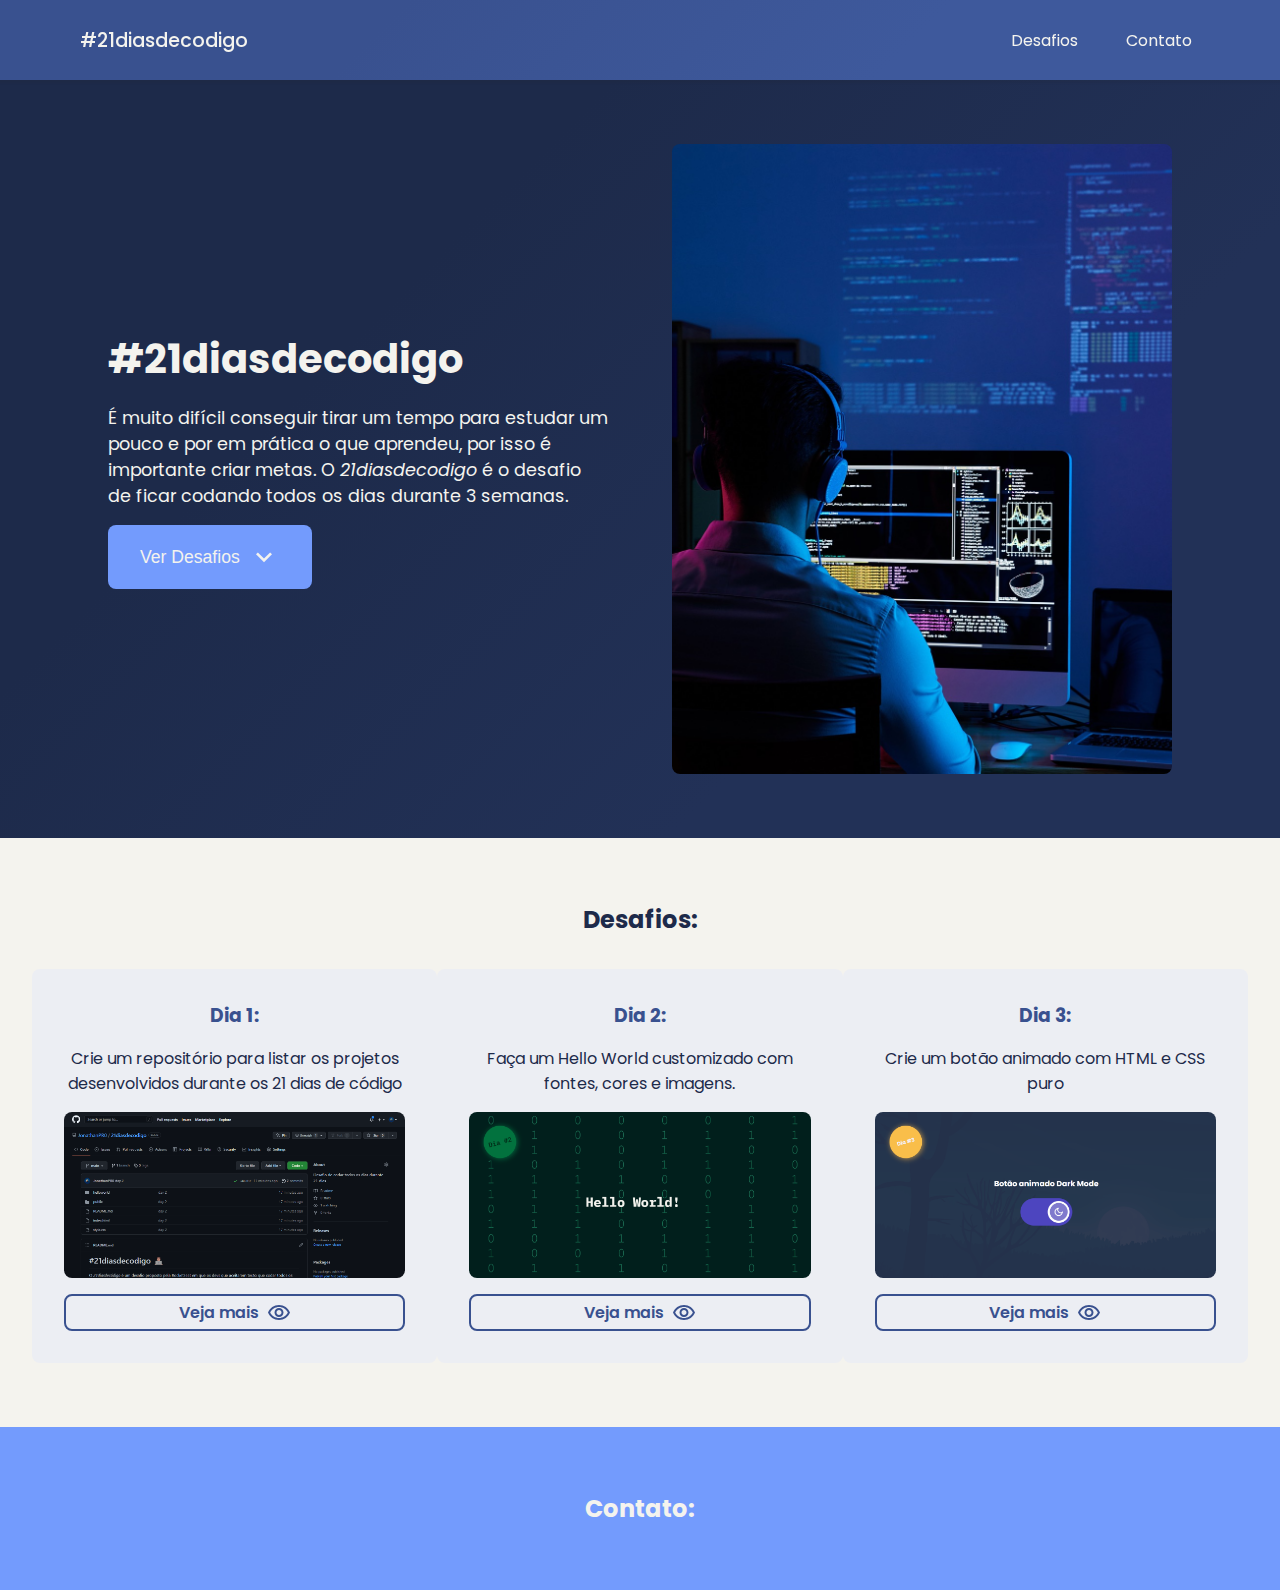
==== index.html @ e3bc886b "Day 3" ====
<!DOCTYPE html>
<html lang="pt-br">

<head>
  <meta charset="UTF-8">
  <meta http-equiv="X-UA-Compatible" content="IE=edge">
  <meta name="viewport" content="width=device-width, initial-scale=1.0">
  <link rel="stylesheet" href="./style.css">
  <link href="https://fonts.googleapis.com/icon?family=Material+Icons" rel="stylesheet">
  <title>#21diasdecodigo</title>
</head>

<body>
  <header>
    <span>#21diasdecodigo</span>
    <ul>
      <li><a href="#challenges">Desafios</a></li>
      <li><a href="#contact">Contato</a></li>
    </ul>
  </header>
  <main>
    <div>
      <h1>
        #21diasdecodigo
      </h1>
      <p>
        É muito difícil conseguir tirar um tempo para estudar um pouco e por em prática o que aprendeu, por isso é importante criar metas. O <em>21diasdecodigo</em> é o desafio de ficar codando todos os dias durante 3 semanas.
      </p>
      <button>
        <a href="#challenges">
          Ver Desafios
          <img src="./public/expand.svg" alt="Clique aqui e conheça os desafios" style="height:32px; width: 32px">
        </a>
      </button>
    </div>
    <img src="./public/programmer.jpg" alt="programador">
  </main>
  <section id="challenges">
    <h2>Desafios:</h2>
    <div id="gridchallenges">
      <div class="challenge">
        <h3>Dia 1:</h3>
        <p>Crie um repositório para listar os projetos desenvolvidos durante os 21 dias de código</p>
        <img src="./public/day1.png" alt="imagem do primeiro desafio">
        <a href="https://github.com/JonathanPR0/21diasdecodigo">
          Veja mais
          <svg xmlns="http://www.w3.org/2000/svg" height="24px" viewBox="0 0 24 24" width="24px" fill="#39518f">
            <path d="M0 0h24v24H0V0z" fill="none" />
            <path d="M12 6c3.79 0 7.17 2.13 8.82 5.5C19.17 14.87 15.79 17 12 17s-7.17-2.13-8.82-5.5C4.83 8.13 8.21 6 12 6m0-2C7 4 2.73 7.11 1 11.5 2.73 15.89 7 19 12 19s9.27-3.11 11-7.5C21.27 7.11 17 4 12 4zm0 5c1.38 0 2.5 1.12 2.5 2.5S13.38 14 12 14s-2.5-1.12-2.5-2.5S10.62 9 12 9m0-2c-2.48 0-4.5 2.02-4.5 4.5S9.52 16 12 16s4.5-2.02 4.5-4.5S14.48 7 12 7z" />
          </svg>
        </a>
      </div>
      <div class="challenge">
        <h3>Dia 2:</h3>
        <p>Faça um Hello World customizado com fontes, cores e imagens.</p>
        <img src="./public/day2.gif" alt="gif do segundo desafio">
        <a href="./helloworld">
          Veja mais
          <svg xmlns="http://www.w3.org/2000/svg" height="24px" viewBox="0 0 24 24" width="24px" fill="#39518f">
            <path d="M0 0h24v24H0V0z" fill="none" />
            <path d="M12 6c3.79 0 7.17 2.13 8.82 5.5C19.17 14.87 15.79 17 12 17s-7.17-2.13-8.82-5.5C4.83 8.13 8.21 6 12 6m0-2C7 4 2.73 7.11 1 11.5 2.73 15.89 7 19 12 19s9.27-3.11 11-7.5C21.27 7.11 17 4 12 4zm0 5c1.38 0 2.5 1.12 2.5 2.5S13.38 14 12 14s-2.5-1.12-2.5-2.5S10.62 9 12 9m0-2c-2.48 0-4.5 2.02-4.5 4.5S9.52 16 12 16s4.5-2.02 4.5-4.5S14.48 7 12 7z" />
          </svg>
        </a>
      </div>
      <div class="challenge">
        <h3>Dia 3:</h3>
        <p>Crie um botão animado com HTML e CSS puro</p>
        <img src="./public/day3.gif" alt="gif do segundo desafio">
        <a href="./button">
          Veja mais
          <svg xmlns="http://www.w3.org/2000/svg" height="24px" viewBox="0 0 24 24" width="24px" fill="#39518f">
            <path d="M0 0h24v24H0V0z" fill="none" />
            <path d="M12 6c3.79 0 7.17 2.13 8.82 5.5C19.17 14.87 15.79 17 12 17s-7.17-2.13-8.82-5.5C4.83 8.13 8.21 6 12 6m0-2C7 4 2.73 7.11 1 11.5 2.73 15.89 7 19 12 19s9.27-3.11 11-7.5C21.27 7.11 17 4 12 4zm0 5c1.38 0 2.5 1.12 2.5 2.5S13.38 14 12 14s-2.5-1.12-2.5-2.5S10.62 9 12 9m0-2c-2.48 0-4.5 2.02-4.5 4.5S9.52 16 12 16s4.5-2.02 4.5-4.5S14.48 7 12 7z" />
          </svg>
        </a>
      </div>
    </div>
  </section>
  <section id="contact">
    <h2>Contato:</h2>

  </section>
</body>

</html>
---- style.css ----
@import url("https://fonts.googleapis.com/css2?family=Poppins:ital,wght@0,400;0,500;0,600;0,700;1,400&display=swap");
* {
  margin: 0;
  padding: 0;
  -webkit-box-sizing: border-box;
          box-sizing: border-box;
}

body {
  font-family: "Poppins", sans-serif;
  overflow-x: hidden;
}

header {
  display: -webkit-box;
  display: -ms-flexbox;
  display: flex;
  -webkit-box-align: center;
      -ms-flex-align: center;
          align-items: center;
  -webkit-box-pack: justify;
      -ms-flex-pack: justify;
          justify-content: space-between;
  width: 100%;
  height: 80px;
  position: fixed;
  top: 0;
  left: 0;
  padding: 16px 80px;
  background-color: #39518f;
  background: linear-gradient(135deg, #39518f 30%, #3e599c 70%);
  -webkit-box-shadow: 0px 1px 2px 2px rgba(36, 36, 36, 0.1);
          box-shadow: 0px 1px 2px 2px rgba(36, 36, 36, 0.1);
}

header span {
  color: #f4f3ee;
  font-size: 1.2rem;
  font-weight: 500;
  cursor: none;
}

header ul {
  display: -webkit-box;
  display: -ms-flexbox;
  display: flex;
  -webkit-box-align: center;
      -ms-flex-align: center;
          align-items: center;
  gap: 32px;
  list-style: none;
}

header ul li a {
  cursor: pointer;
  text-decoration: none;
  font-size: 1rem;
  color: #f4f3ee;
  padding: 8px;
  -webkit-transition: ease-in-out 0.5s;
  transition: ease-in-out 0.5s;
}

header ul li a:hover {
  color: #e9e6d8;
}

main,
section {
  display: -webkit-box;
  display: -ms-flexbox;
  display: flex;
  -webkit-box-align: center;
      -ms-flex-align: center;
          align-items: center;
  -webkit-box-pack: center;
      -ms-flex-pack: center;
          justify-content: center;
  padding: 64px 32px;
}

main {
  gap: 64px;
  background-color: #1d2a4a;
  background: linear-gradient(135deg, #1d2a4a 30%, #223157 70%);
  width: 100%;
  height: 100%;
  margin-top: 80px;
  color: #f4f3ee;
}

main img {
  width: 100%;
  height: 70vh;
  max-width: 500px;
  -o-object-fit: cover;
     object-fit: cover;
  border: none;
  border-radius: 8px;
}

main h1 {
  font-size: 2.5rem;
  font-weight: 700;
  cursor: none;
  color: #f4f3ee;
}

main p {
  font-size: 1.1rem;
  font-weight: 400;
  margin: 16px auto;
  max-width: 500px;
}

main button {
  border: none;
  border-radius: 8px;
  padding: 16px 32px;
  background-color: #739bfd;
  font-size: 1.1rem;
  font-weight: 500;
  -webkit-transition: ease-in-out 0.5s;
  transition: ease-in-out 0.5s;
}

main button a {
  display: -webkit-box;
  display: -ms-flexbox;
  display: flex;
  -webkit-box-align: center;
      -ms-flex-align: center;
          align-items: center;
  -webkit-box-pack: center;
      -ms-flex-pack: center;
          justify-content: center;
  gap: 8px;
  color: #f4f3ee;
  cursor: pointer;
  text-decoration: none;
}

main button:hover {
  background-color: #8cacfe;
}

section#challenges {
  -webkit-box-orient: vertical;
  -webkit-box-direction: normal;
      -ms-flex-direction: column;
          flex-direction: column;
  background-color: #f4f3ee;
  color: #1d2a4a;
  gap: 32px;
}

section#challenges div#gridchallenges {
  display: -ms-grid;
  display: grid;
  -ms-grid-columns: 1fr 1fr 1fr;
      grid-template-columns: 1fr 1fr 1fr;
}

section#challenges div.challenge {
  display: -webkit-box;
  display: -ms-flexbox;
  display: flex;
  -webkit-box-align: center;
      -ms-flex-align: center;
          align-items: center;
  -webkit-box-pack: justify;
      -ms-flex-pack: justify;
          justify-content: space-between;
  -webkit-box-orient: vertical;
  -webkit-box-direction: normal;
      -ms-flex-direction: column;
          flex-direction: column;
  gap: 16px;
  text-align: center;
  width: 100%;
  height: 100%;
  padding: 32px;
  border-radius: 8px;
  background-color: #eceef3;
}

section#challenges div.challenge h3 {
  color: #39518f;
}

section#challenges div.challenge img {
  width: 100%;
  height: 100%;
  -o-object-fit: cover;
     object-fit: cover;
  border: none;
  border-radius: 8px;
}

section#challenges div.challenge a {
  display: -webkit-box;
  display: -ms-flexbox;
  display: flex;
  -webkit-box-align: center;
      -ms-flex-align: center;
          align-items: center;
  -webkit-box-pack: center;
      -ms-flex-pack: center;
          justify-content: center;
  gap: 8px;
  font-weight: 600;
  color: #39518f;
  width: 100%;
  border: 2px solid #39518f;
  border-radius: 8px;
  padding: 4px;
  text-decoration: none;
  -webkit-transition: ease-in-out 0.5s;
  transition: ease-in-out 0.5s;
}

section#challenges div.challenge a:hover {
  color: #455fa1;
  border-color: #455fa1;
}

section#challenges div.challenge a:hover svg {
  fill: #455fa1;
}

section#contact {
  background-color: #739bfd;
  color: #f4f3ee;
}
/*# sourceMappingURL=style.css.map */
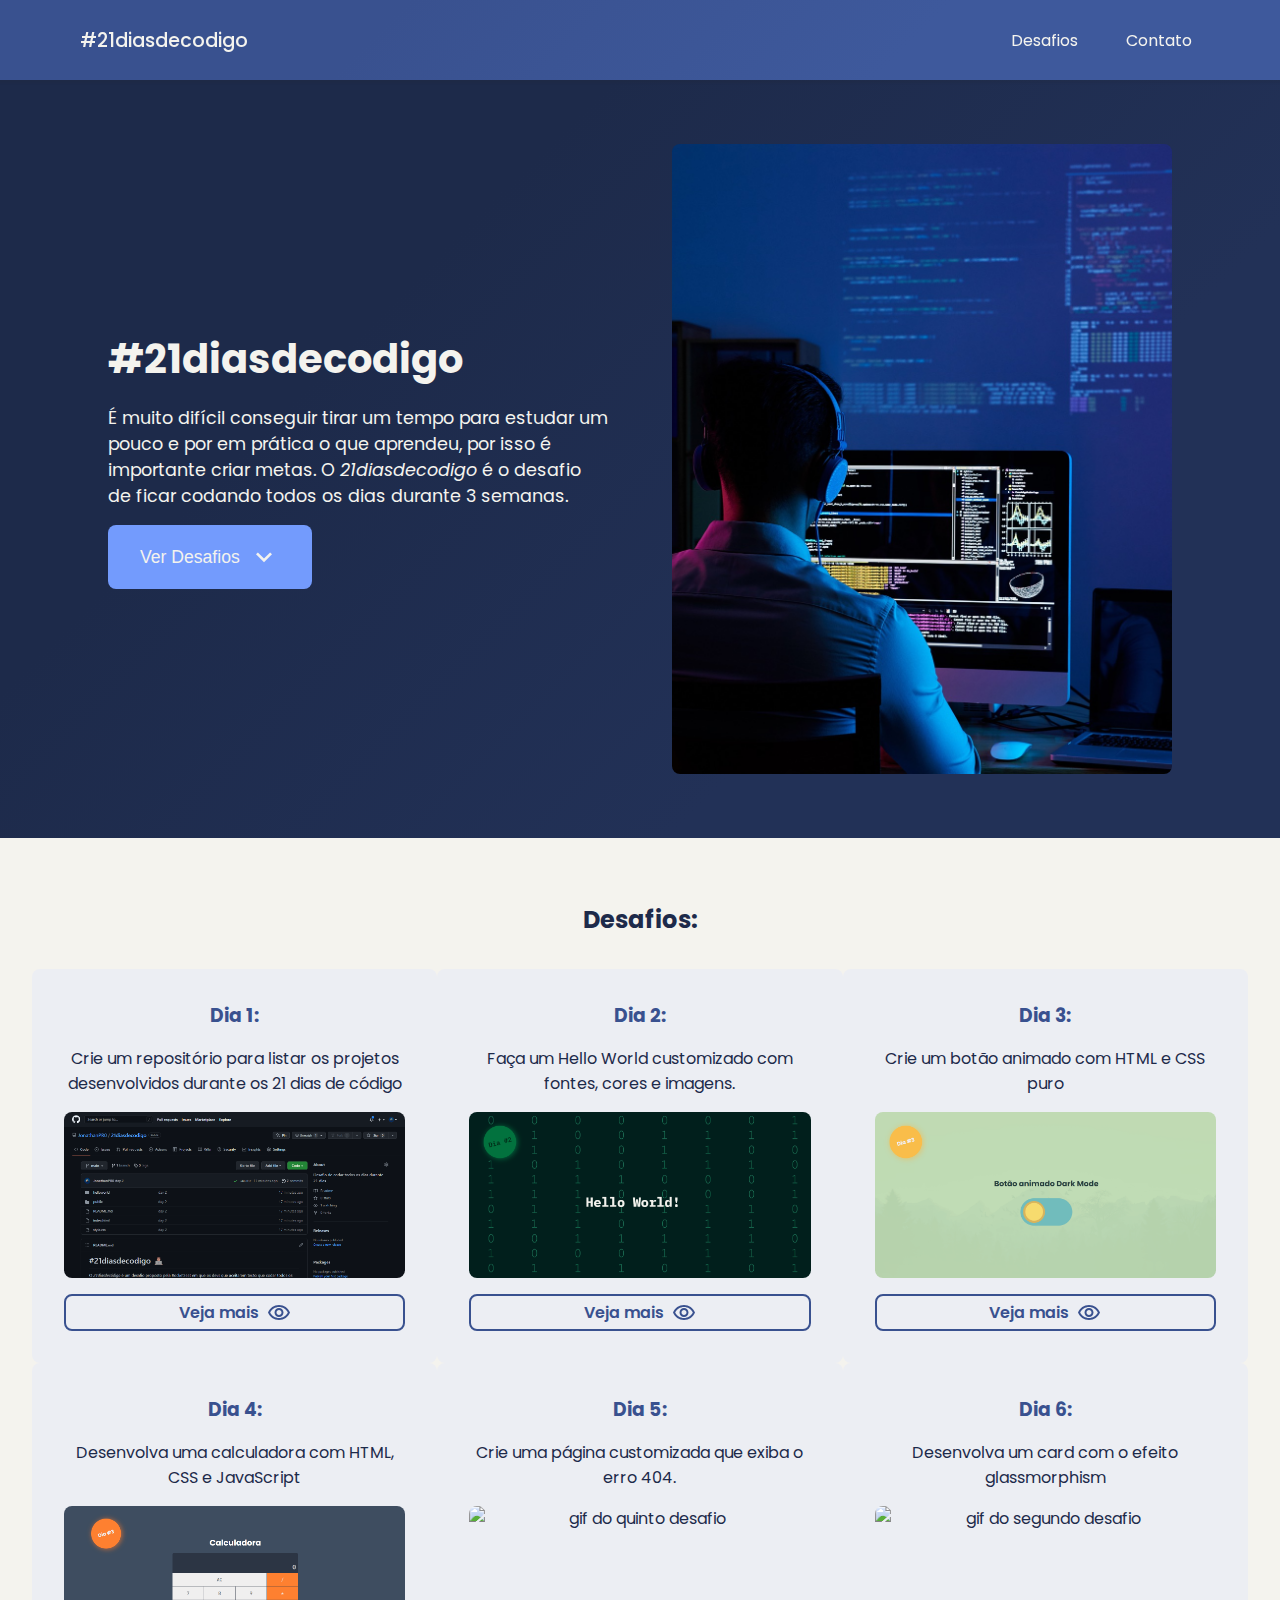
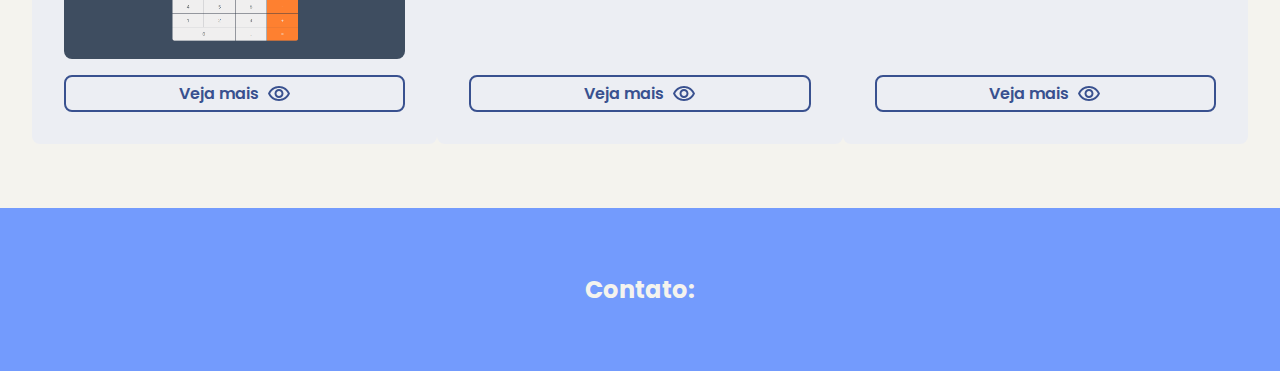
==== commit 48a407de: "day 4" ====
--- a/index.html
+++ b/index.html
@@ -65,8 +65,44 @@
       <div class="challenge">
         <h3>Dia 3:</h3>
         <p>Crie um botão animado com HTML e CSS puro</p>
-        <img src="./public/day3.gif" alt="gif do segundo desafio">
+        <img src="./public/day3.gif" alt="gif do terceiro desafio">
         <a href="./button">
+          Veja mais
+          <svg xmlns="http://www.w3.org/2000/svg" height="24px" viewBox="0 0 24 24" width="24px" fill="#39518f">
+            <path d="M0 0h24v24H0V0z" fill="none" />
+            <path d="M12 6c3.79 0 7.17 2.13 8.82 5.5C19.17 14.87 15.79 17 12 17s-7.17-2.13-8.82-5.5C4.83 8.13 8.21 6 12 6m0-2C7 4 2.73 7.11 1 11.5 2.73 15.89 7 19 12 19s9.27-3.11 11-7.5C21.27 7.11 17 4 12 4zm0 5c1.38 0 2.5 1.12 2.5 2.5S13.38 14 12 14s-2.5-1.12-2.5-2.5S10.62 9 12 9m0-2c-2.48 0-4.5 2.02-4.5 4.5S9.52 16 12 16s4.5-2.02 4.5-4.5S14.48 7 12 7z" />
+          </svg>
+        </a>
+      </div>
+      <div class="challenge">
+        <h3>Dia 4:</h3>
+        <p>Desenvolva uma calculadora com HTML, CSS e JavaScript</p>
+        <img src="./public/day4.gif" alt="gif do quarto desafio">
+        <a href="./calculator">
+          Veja mais
+          <svg xmlns="http://www.w3.org/2000/svg" height="24px" viewBox="0 0 24 24" width="24px" fill="#39518f">
+            <path d="M0 0h24v24H0V0z" fill="none" />
+            <path d="M12 6c3.79 0 7.17 2.13 8.82 5.5C19.17 14.87 15.79 17 12 17s-7.17-2.13-8.82-5.5C4.83 8.13 8.21 6 12 6m0-2C7 4 2.73 7.11 1 11.5 2.73 15.89 7 19 12 19s9.27-3.11 11-7.5C21.27 7.11 17 4 12 4zm0 5c1.38 0 2.5 1.12 2.5 2.5S13.38 14 12 14s-2.5-1.12-2.5-2.5S10.62 9 12 9m0-2c-2.48 0-4.5 2.02-4.5 4.5S9.52 16 12 16s4.5-2.02 4.5-4.5S14.48 7 12 7z" />
+          </svg>
+        </a>
+      </div>
+      <div class="challenge">
+        <h3>Dia 5:</h3>
+        <p>Crie uma página customizada que exiba o erro 404.</p>
+        <img src="./public/day5.gif" alt="gif do quinto desafio">
+        <a href="./">
+          Veja mais
+          <svg xmlns="http://www.w3.org/2000/svg" height="24px" viewBox="0 0 24 24" width="24px" fill="#39518f">
+            <path d="M0 0h24v24H0V0z" fill="none" />
+            <path d="M12 6c3.79 0 7.17 2.13 8.82 5.5C19.17 14.87 15.79 17 12 17s-7.17-2.13-8.82-5.5C4.83 8.13 8.21 6 12 6m0-2C7 4 2.73 7.11 1 11.5 2.73 15.89 7 19 12 19s9.27-3.11 11-7.5C21.27 7.11 17 4 12 4zm0 5c1.38 0 2.5 1.12 2.5 2.5S13.38 14 12 14s-2.5-1.12-2.5-2.5S10.62 9 12 9m0-2c-2.48 0-4.5 2.02-4.5 4.5S9.52 16 12 16s4.5-2.02 4.5-4.5S14.48 7 12 7z" />
+          </svg>
+        </a>
+      </div>
+      <div class="challenge">
+        <h3>Dia 6:</h3>
+        <p>Desenvolva um card com o efeito glassmorphism</p>
+        <img src="./public/day6.gif" alt="gif do segundo desafio">
+        <a href="./">
           Veja mais
           <svg xmlns="http://www.w3.org/2000/svg" height="24px" viewBox="0 0 24 24" width="24px" fill="#39518f">
             <path d="M0 0h24v24H0V0z" fill="none" />
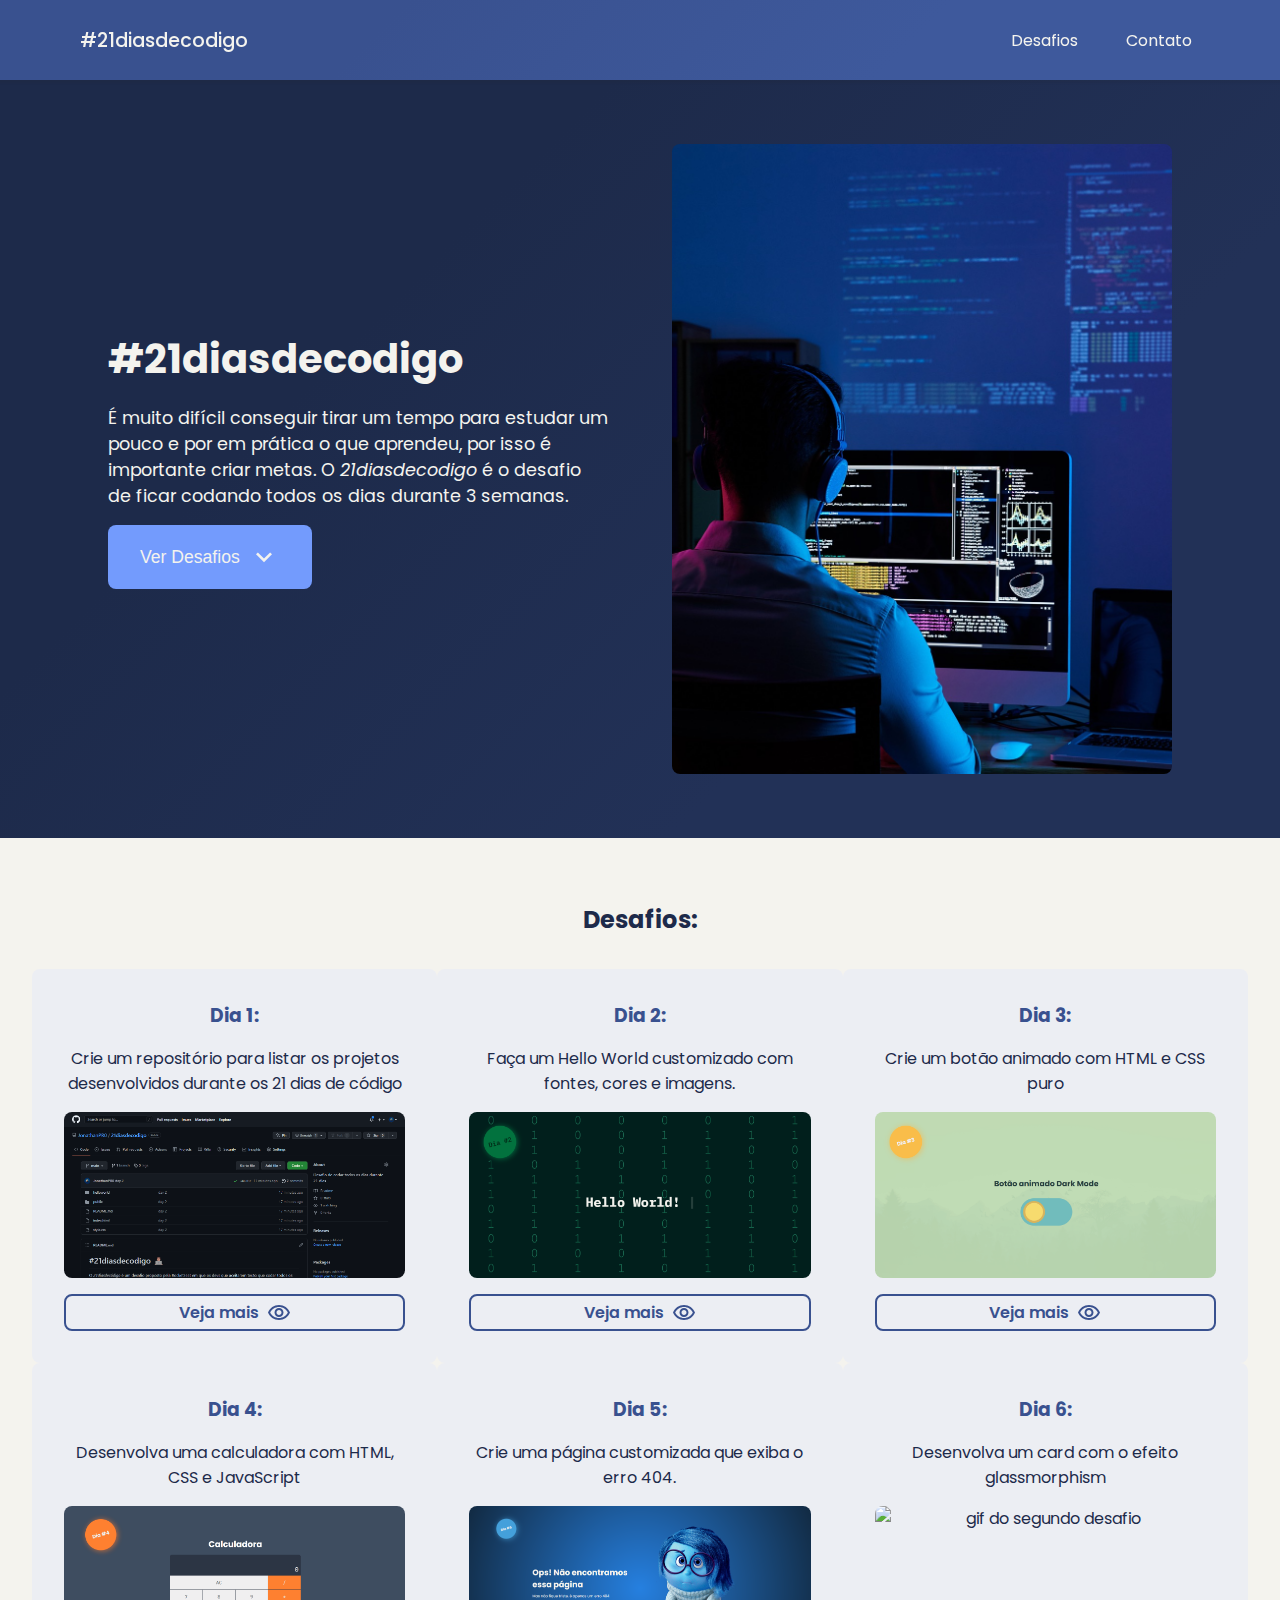
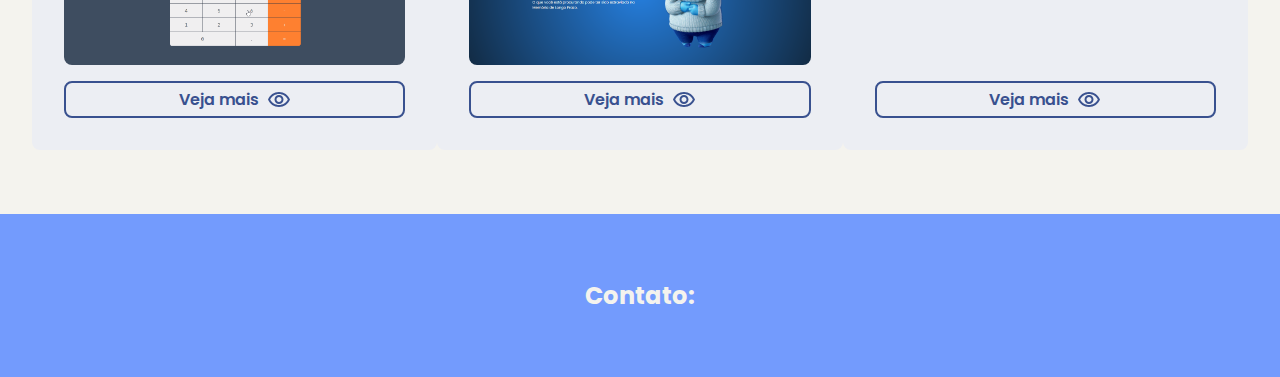
==== commit 18c3ca71: "Correction day 5" ====
--- a/index.html
+++ b/index.html
@@ -89,8 +89,8 @@
       <div class="challenge">
         <h3>Dia 5:</h3>
         <p>Crie uma página customizada que exiba o erro 404.</p>
-        <img src="./public/day5.gif" alt="gif do quinto desafio">
-        <a href="./">
+        <img src="./public/day5.png" alt="print do quinto desafio">
+        <a href="./404">
           Veja mais
           <svg xmlns="http://www.w3.org/2000/svg" height="24px" viewBox="0 0 24 24" width="24px" fill="#39518f">
             <path d="M0 0h24v24H0V0z" fill="none" />
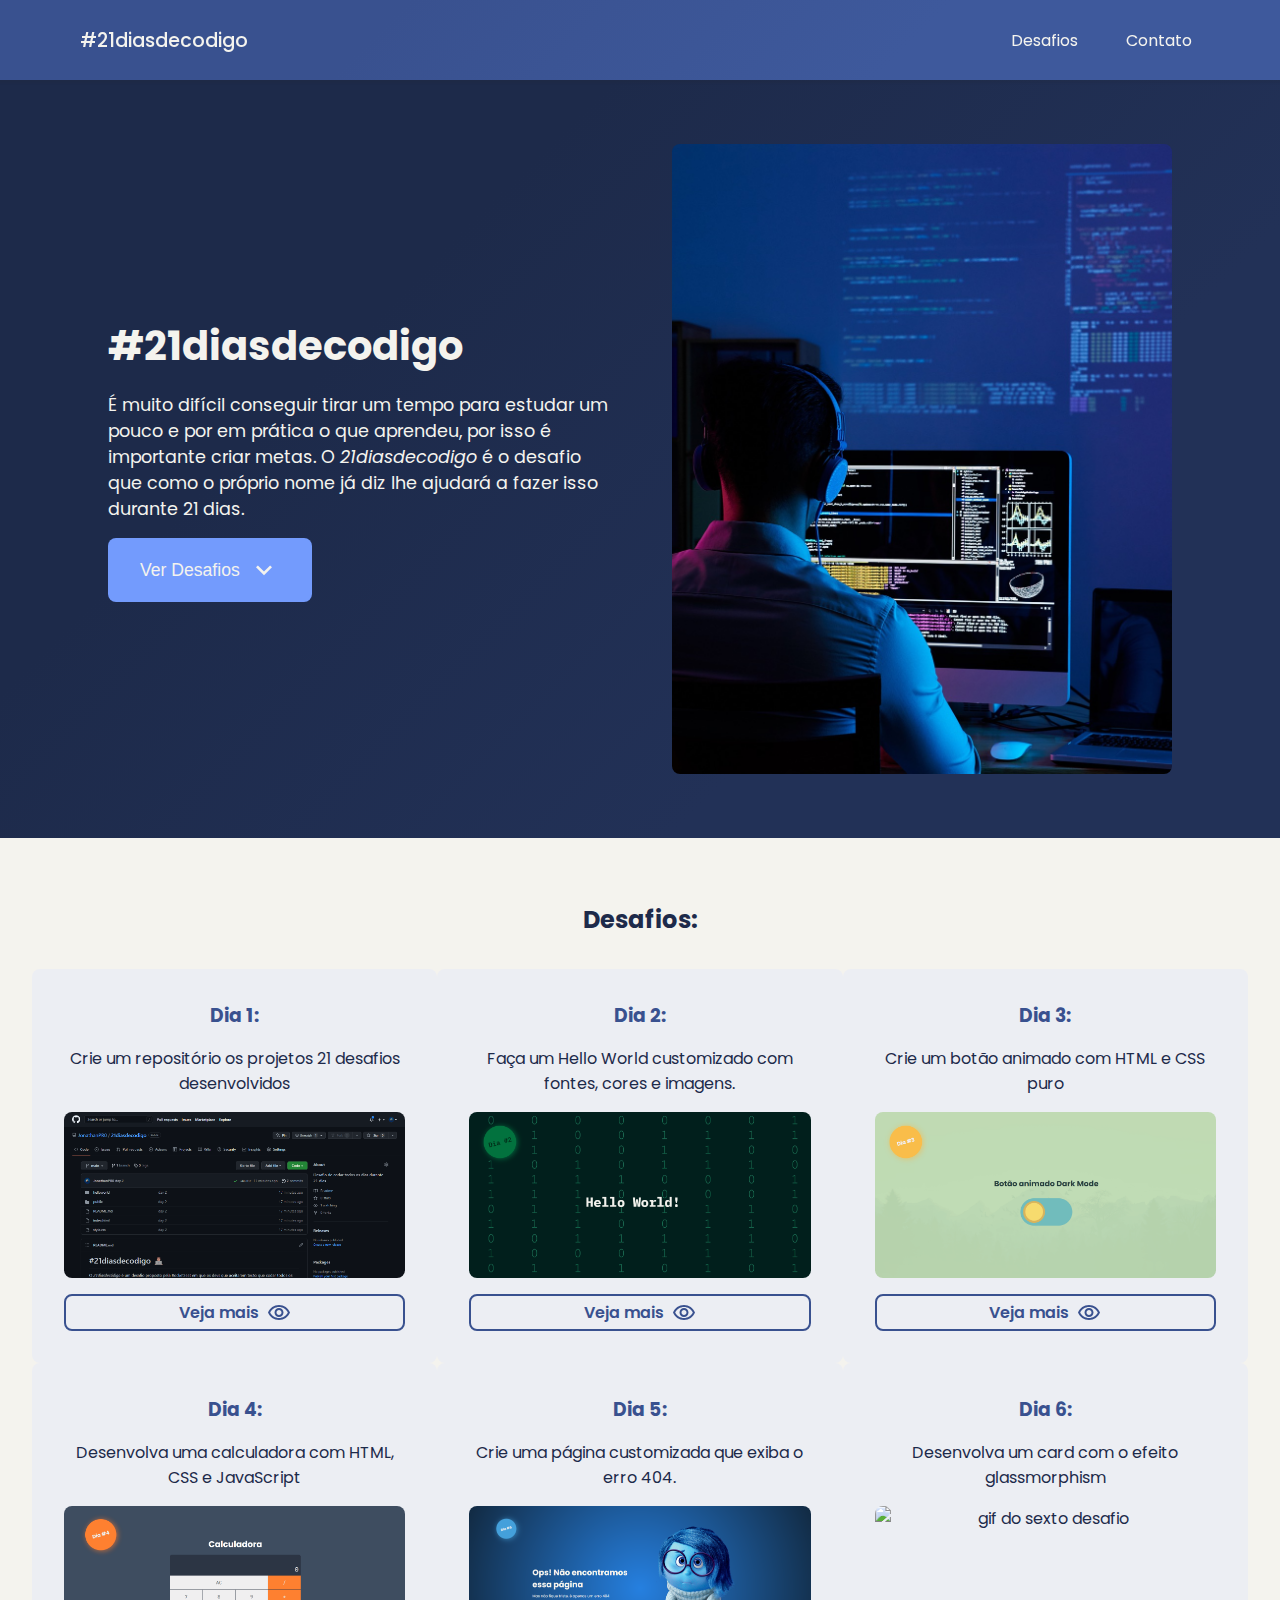
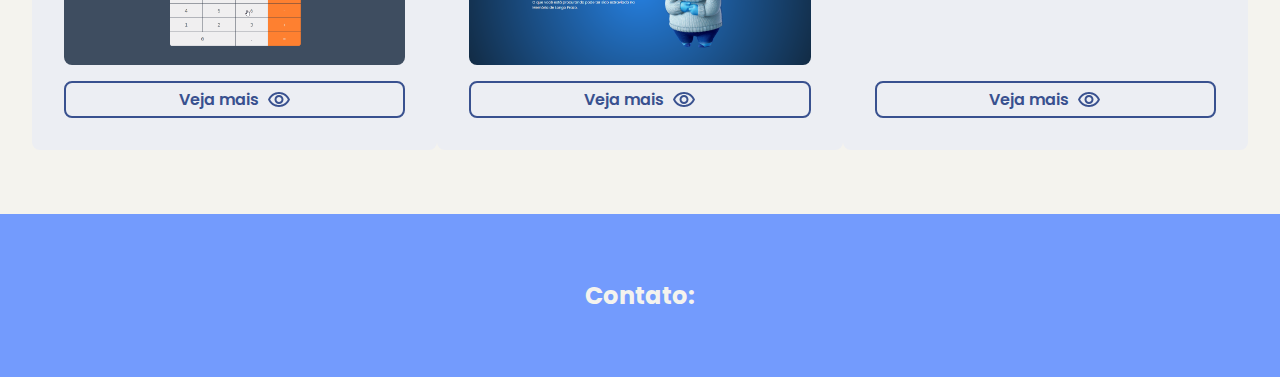
==== commit 4a2f0ec1: "day 6 and responsivity" ====
--- a/index.html
+++ b/index.html
@@ -19,12 +19,12 @@
     </ul>
   </header>
   <main>
-    <div>
+    <div id="main_content">
       <h1>
         #21diasdecodigo
       </h1>
       <p>
-        É muito difícil conseguir tirar um tempo para estudar um pouco e por em prática o que aprendeu, por isso é importante criar metas. O <em>21diasdecodigo</em> é o desafio de ficar codando todos os dias durante 3 semanas.
+        É muito difícil conseguir tirar um tempo para estudar um pouco e por em prática o que aprendeu, por isso é importante criar metas. O <em>21diasdecodigo</em> é o desafio que como o próprio nome já diz lhe ajudará a fazer isso durante 21 dias.
       </p>
       <button>
         <a href="#challenges">
@@ -40,7 +40,7 @@
     <div id="gridchallenges">
       <div class="challenge">
         <h3>Dia 1:</h3>
-        <p>Crie um repositório para listar os projetos desenvolvidos durante os 21 dias de código</p>
+        <p>Crie um repositório os projetos 21 desafios desenvolvidos</p>
         <img src="./public/day1.png" alt="imagem do primeiro desafio">
         <a href="https://github.com/JonathanPR0/21diasdecodigo">
           Veja mais
@@ -101,8 +101,8 @@
       <div class="challenge">
         <h3>Dia 6:</h3>
         <p>Desenvolva um card com o efeito glassmorphism</p>
-        <img src="./public/day6.gif" alt="gif do segundo desafio">
-        <a href="./">
+        <img src="./public/day6.gif" alt="gif do sexto desafio">
+        <a href="./glassmorphism/">
           Veja mais
           <svg xmlns="http://www.w3.org/2000/svg" height="24px" viewBox="0 0 24 24" width="24px" fill="#39518f">
             <path d="M0 0h24v24H0V0z" fill="none" />
--- a/style.css
+++ b/style.css
@@ -178,6 +178,7 @@
   gap: 16px;
   text-align: center;
   width: 100%;
+  min-width: 250px;
   height: 100%;
   padding: 32px;
   border-radius: 8px;
@@ -232,4 +233,84 @@
   background-color: #739bfd;
   color: #f4f3ee;
 }
+
+@media (max-width: 768px) {
+  header ul {
+    display: none;
+  }
+  main {
+    -webkit-box-orient: vertical;
+    -webkit-box-direction: normal;
+        -ms-flex-direction: column;
+            flex-direction: column;
+  }
+  main div#main_content {
+    display: -webkit-box;
+    display: -ms-flexbox;
+    display: flex;
+    -webkit-box-orient: vertical;
+    -webkit-box-direction: normal;
+        -ms-flex-direction: column;
+            flex-direction: column;
+    -webkit-box-align: center;
+        -ms-flex-align: center;
+            align-items: center;
+    text-align: center;
+  }
+  main img {
+    width: 100%;
+    height: 100%;
+    max-width: 500px;
+    -o-object-fit: cover;
+       object-fit: cover;
+    border: none;
+    border-radius: 8px;
+  }
+  section#challenges {
+    gap: 16px;
+  }
+  section#challenges div#gridchallenges {
+    -ms-grid-columns: 1fr 1fr;
+        grid-template-columns: 1fr 1fr;
+  }
+}
+
+@media (max-width: 480px) {
+  header {
+    padding: 16px 32px;
+  }
+  header span {
+    font-size: 1rem;
+  }
+  main,
+  section {
+    display: -webkit-box;
+    display: -ms-flexbox;
+    display: flex;
+    -webkit-box-align: center;
+        -ms-flex-align: center;
+            align-items: center;
+    -webkit-box-pack: center;
+        -ms-flex-pack: center;
+            justify-content: center;
+    padding: 32px;
+  }
+  main {
+    gap: 32px;
+  }
+  main div#main_content h1 {
+    font-size: 1.8rem;
+  }
+  main div#main_content p {
+    font-size: 0.9rem;
+  }
+  main div#main_content button {
+    padding: 8px 16px;
+    font-size: 0.8rem;
+  }
+  section#challenges div#gridchallenges {
+    -ms-grid-columns: 1fr;
+        grid-template-columns: 1fr;
+  }
+}
 /*# sourceMappingURL=style.css.map */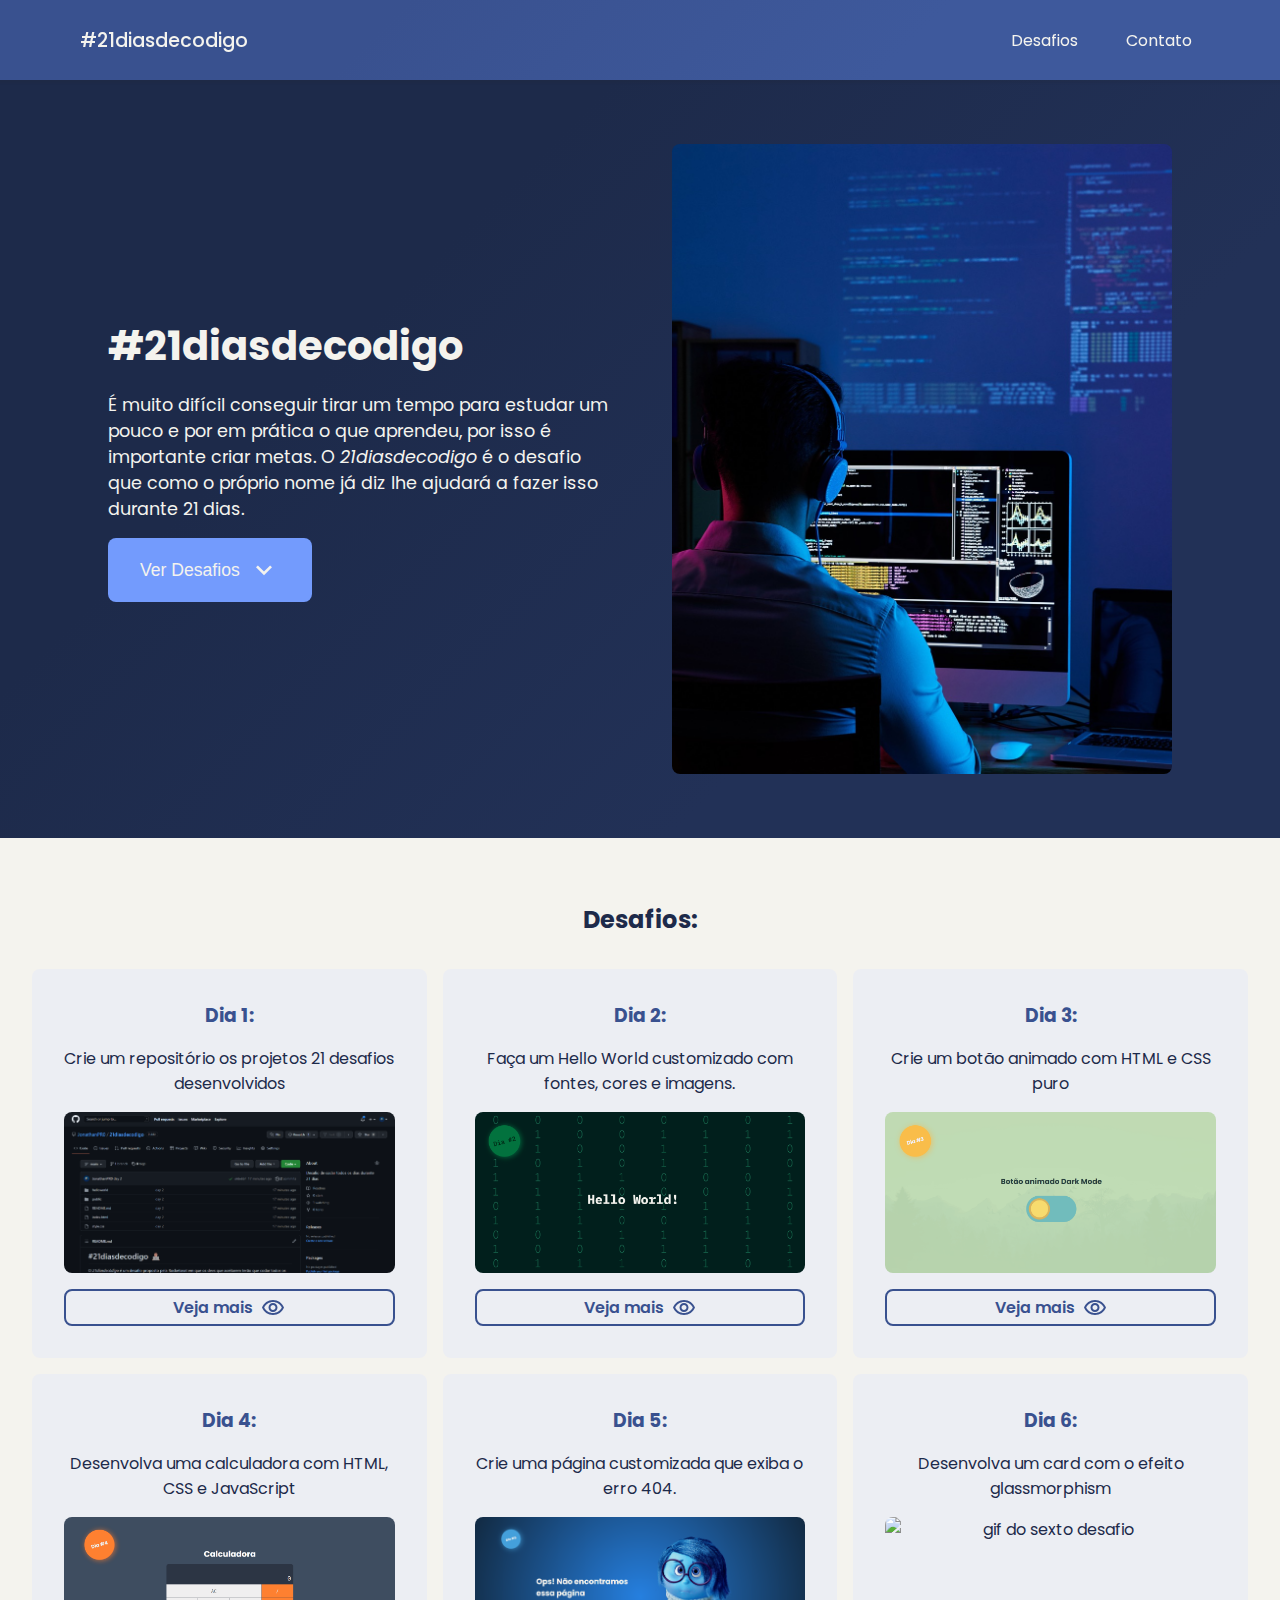
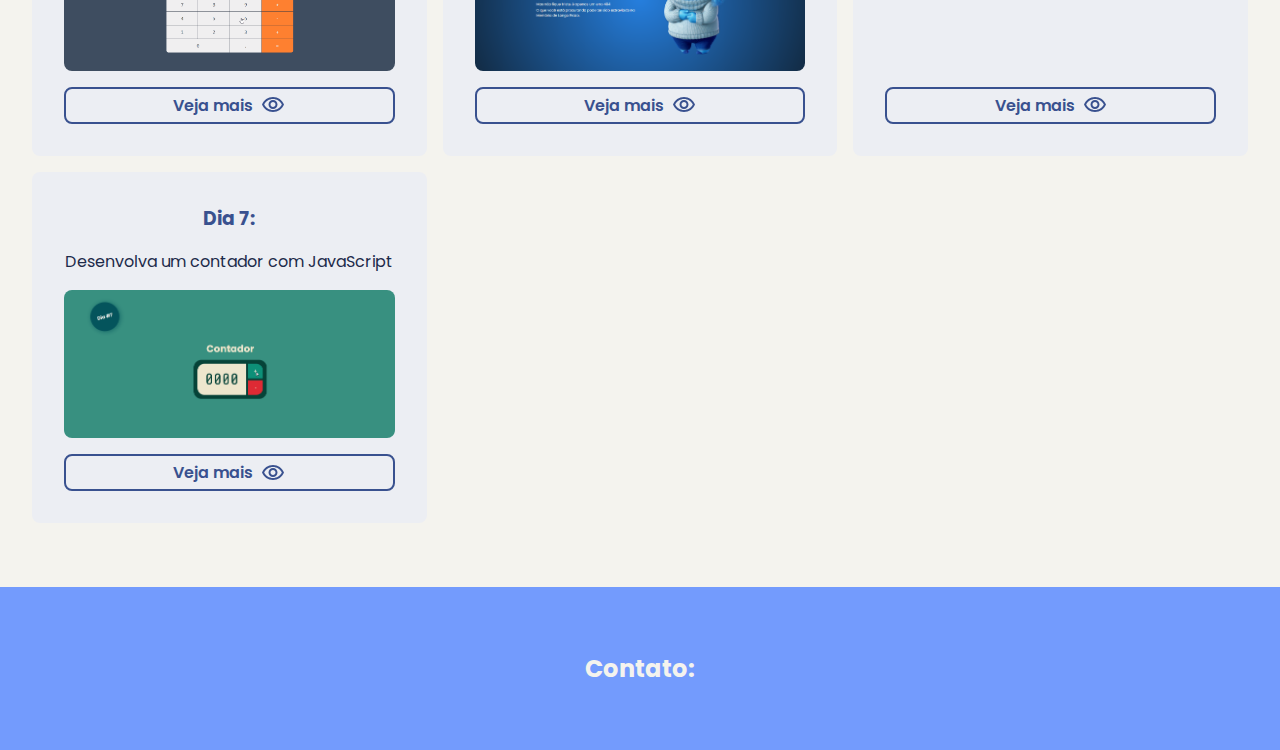
==== commit a27e72bc: "day 7" ====
--- a/index.html
+++ b/index.html
@@ -110,6 +110,18 @@
           </svg>
         </a>
       </div>
+      <div class="challenge">
+        <h3>Dia 7:</h3>
+        <p>Desenvolva um contador com JavaScript</p>
+        <img src="./public/day7.gif" alt="gif do sétimo desafio">
+        <a href="./glassmorphism/">
+          Veja mais
+          <svg xmlns="http://www.w3.org/2000/svg" height="24px" viewBox="0 0 24 24" width="24px" fill="#39518f">
+            <path d="M0 0h24v24H0V0z" fill="none" />
+            <path d="M12 6c3.79 0 7.17 2.13 8.82 5.5C19.17 14.87 15.79 17 12 17s-7.17-2.13-8.82-5.5C4.83 8.13 8.21 6 12 6m0-2C7 4 2.73 7.11 1 11.5 2.73 15.89 7 19 12 19s9.27-3.11 11-7.5C21.27 7.11 17 4 12 4zm0 5c1.38 0 2.5 1.12 2.5 2.5S13.38 14 12 14s-2.5-1.12-2.5-2.5S10.62 9 12 9m0-2c-2.48 0-4.5 2.02-4.5 4.5S9.52 16 12 16s4.5-2.02 4.5-4.5S14.48 7 12 7z" />
+          </svg>
+        </a>
+      </div>
     </div>
   </section>
   <section id="contact">
--- a/style.css
+++ b/style.css
@@ -159,6 +159,7 @@
   display: grid;
   -ms-grid-columns: 1fr 1fr 1fr;
       grid-template-columns: 1fr 1fr 1fr;
+  gap: 16px;
 }
 
 section#challenges div.challenge {
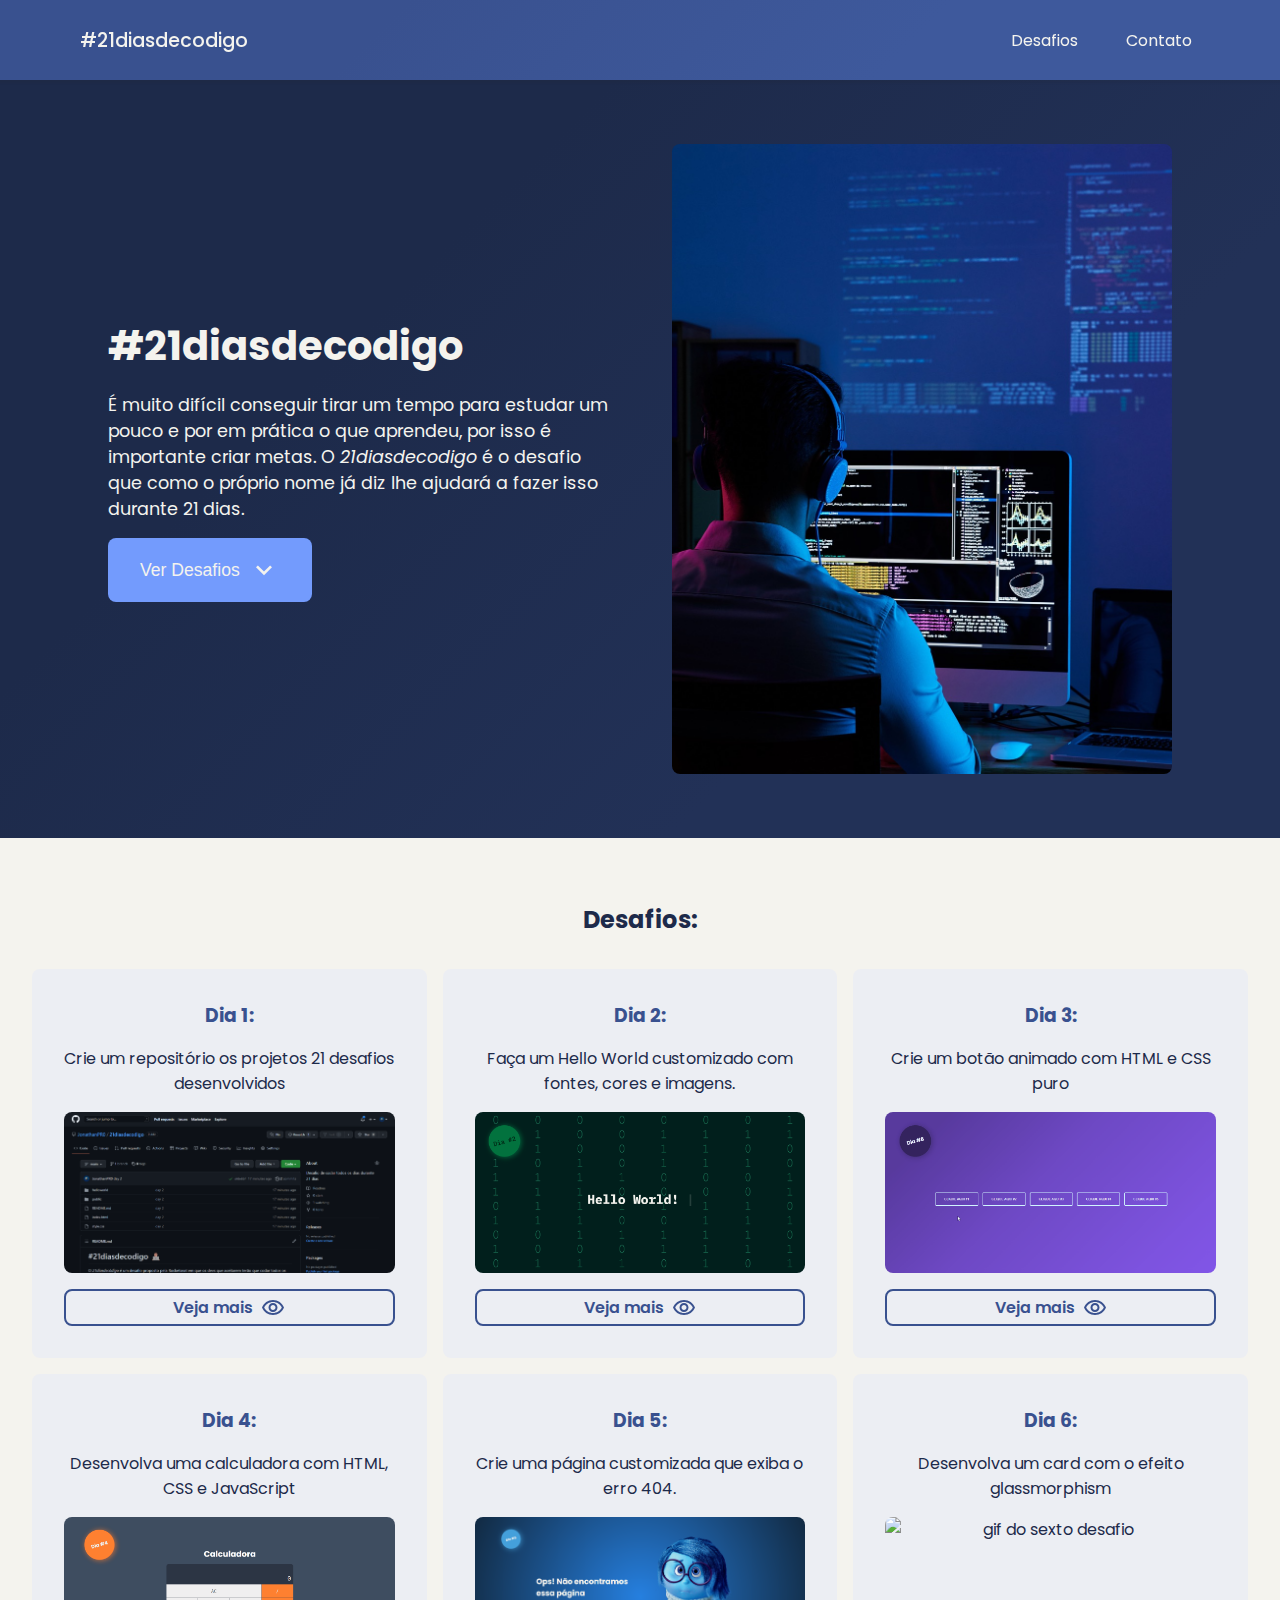
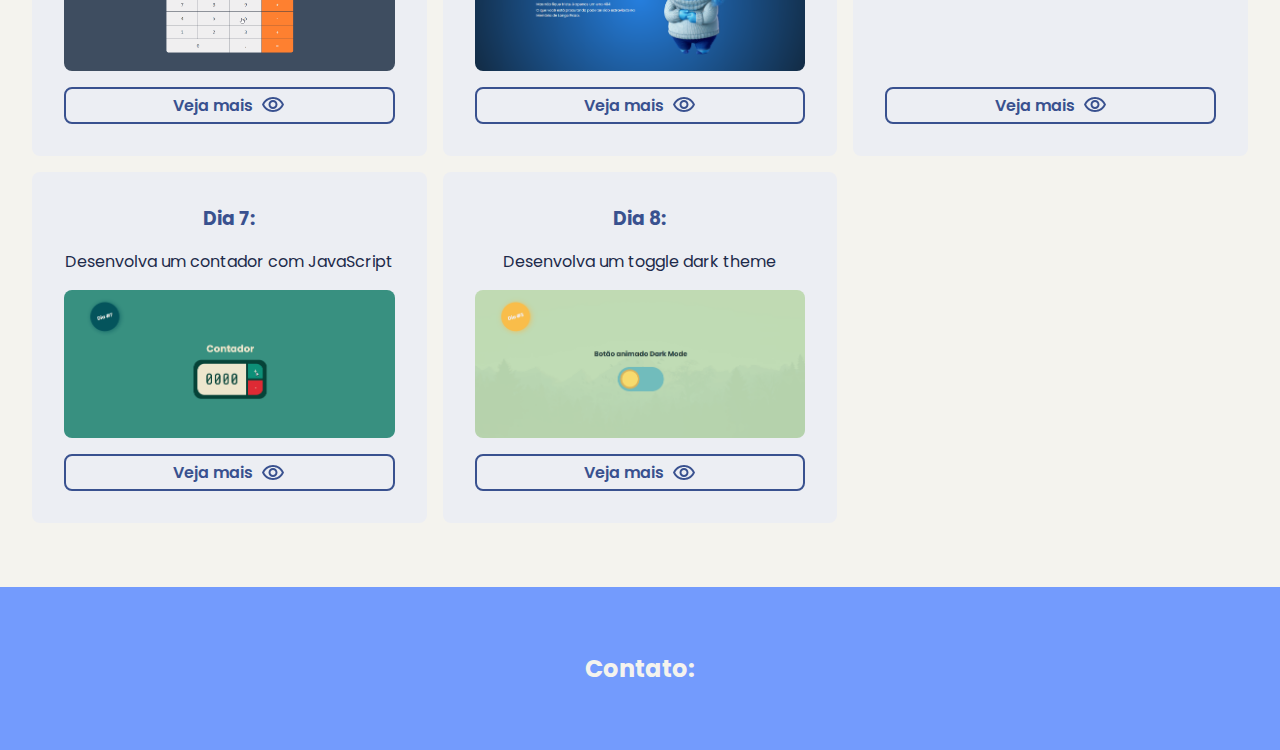
==== commit ab237e9a: "day 8 and correction day 5" ====
--- a/index.html
+++ b/index.html
@@ -114,7 +114,19 @@
         <h3>Dia 7:</h3>
         <p>Desenvolva um contador com JavaScript</p>
         <img src="./public/day7.gif" alt="gif do sétimo desafio">
-        <a href="./glassmorphism/">
+        <a href="./counter/">
+          Veja mais
+          <svg xmlns="http://www.w3.org/2000/svg" height="24px" viewBox="0 0 24 24" width="24px" fill="#39518f">
+            <path d="M0 0h24v24H0V0z" fill="none" />
+            <path d="M12 6c3.79 0 7.17 2.13 8.82 5.5C19.17 14.87 15.79 17 12 17s-7.17-2.13-8.82-5.5C4.83 8.13 8.21 6 12 6m0-2C7 4 2.73 7.11 1 11.5 2.73 15.89 7 19 12 19s9.27-3.11 11-7.5C21.27 7.11 17 4 12 4zm0 5c1.38 0 2.5 1.12 2.5 2.5S13.38 14 12 14s-2.5-1.12-2.5-2.5S10.62 9 12 9m0-2c-2.48 0-4.5 2.02-4.5 4.5S9.52 16 12 16s4.5-2.02 4.5-4.5S14.48 7 12 7z" />
+          </svg>
+        </a>
+      </div>
+      <div class="challenge">
+        <h3>Dia 8:</h3>
+        <p>Desenvolva um toggle dark theme</p>
+        <img src="./public/day8.gif" alt="gif do oitavo desafio">
+        <a href="./toggle/">
           Veja mais
           <svg xmlns="http://www.w3.org/2000/svg" height="24px" viewBox="0 0 24 24" width="24px" fill="#39518f">
             <path d="M0 0h24v24H0V0z" fill="none" />
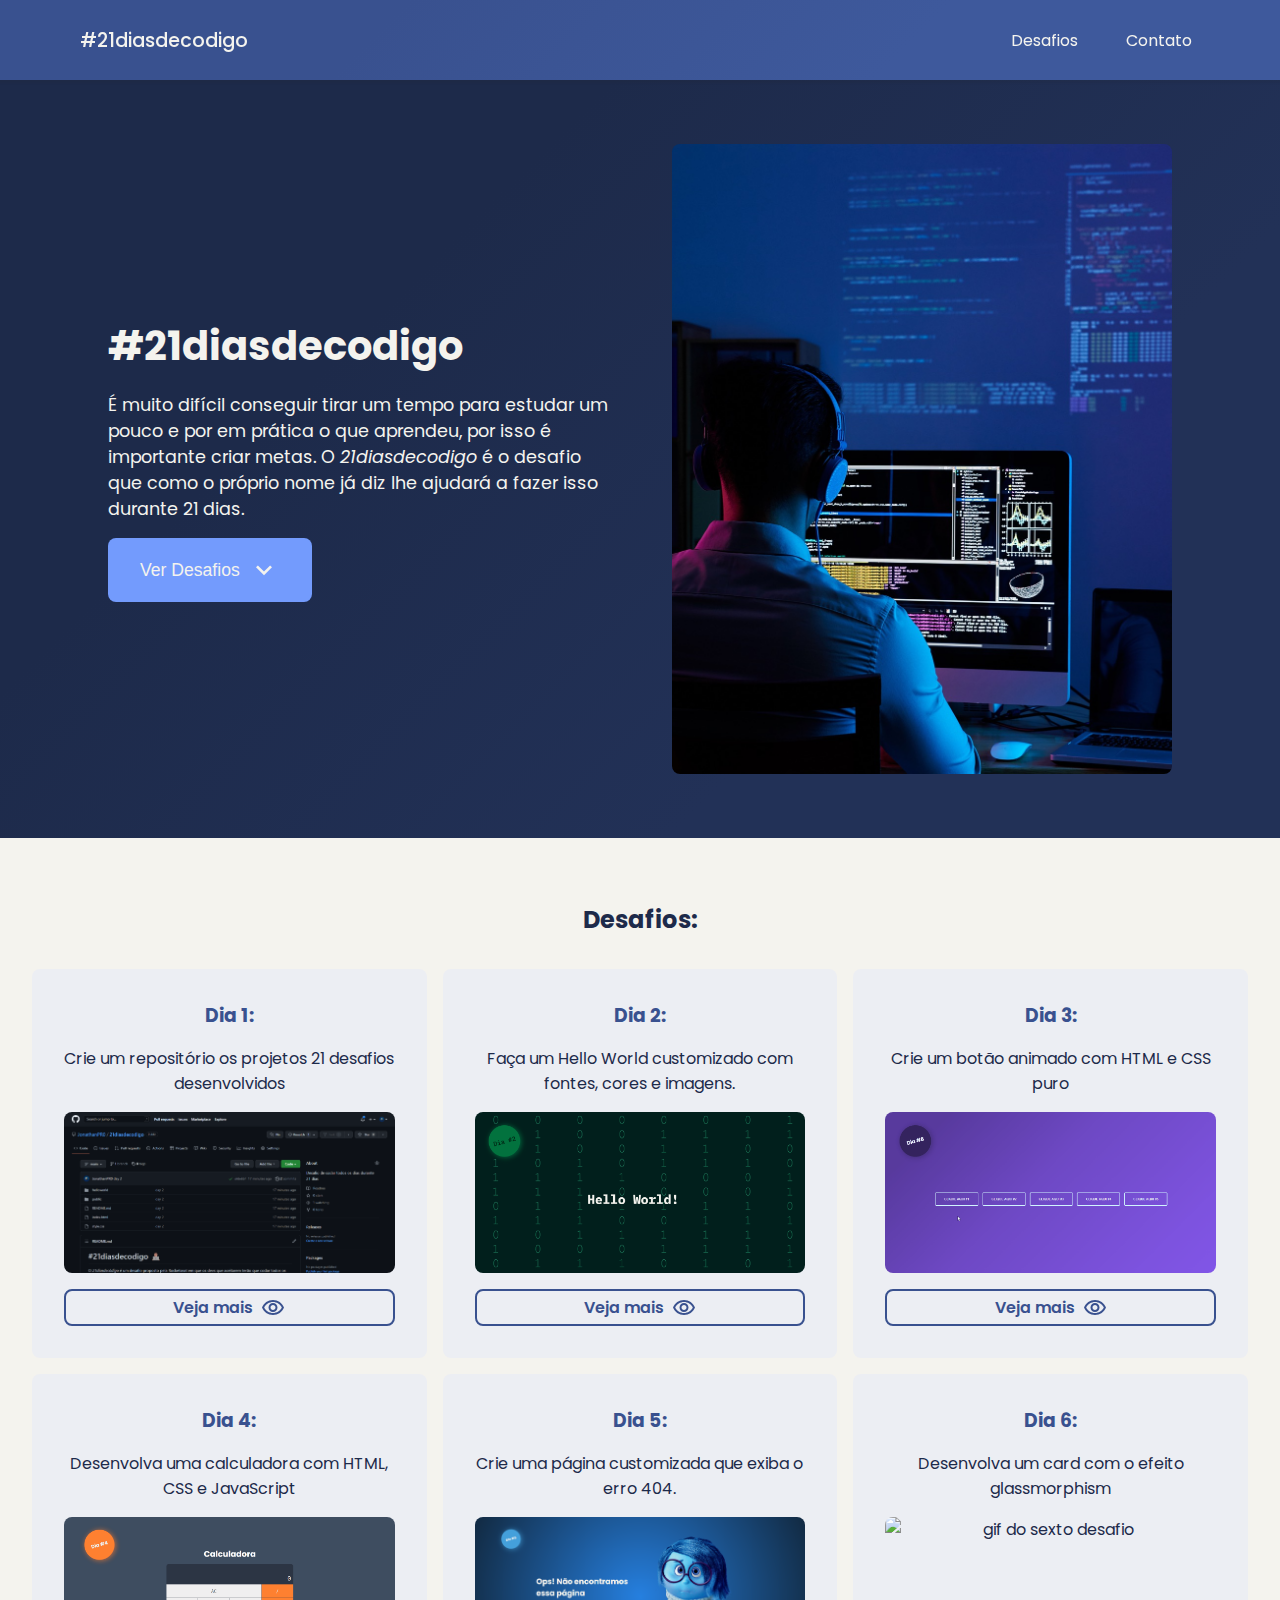
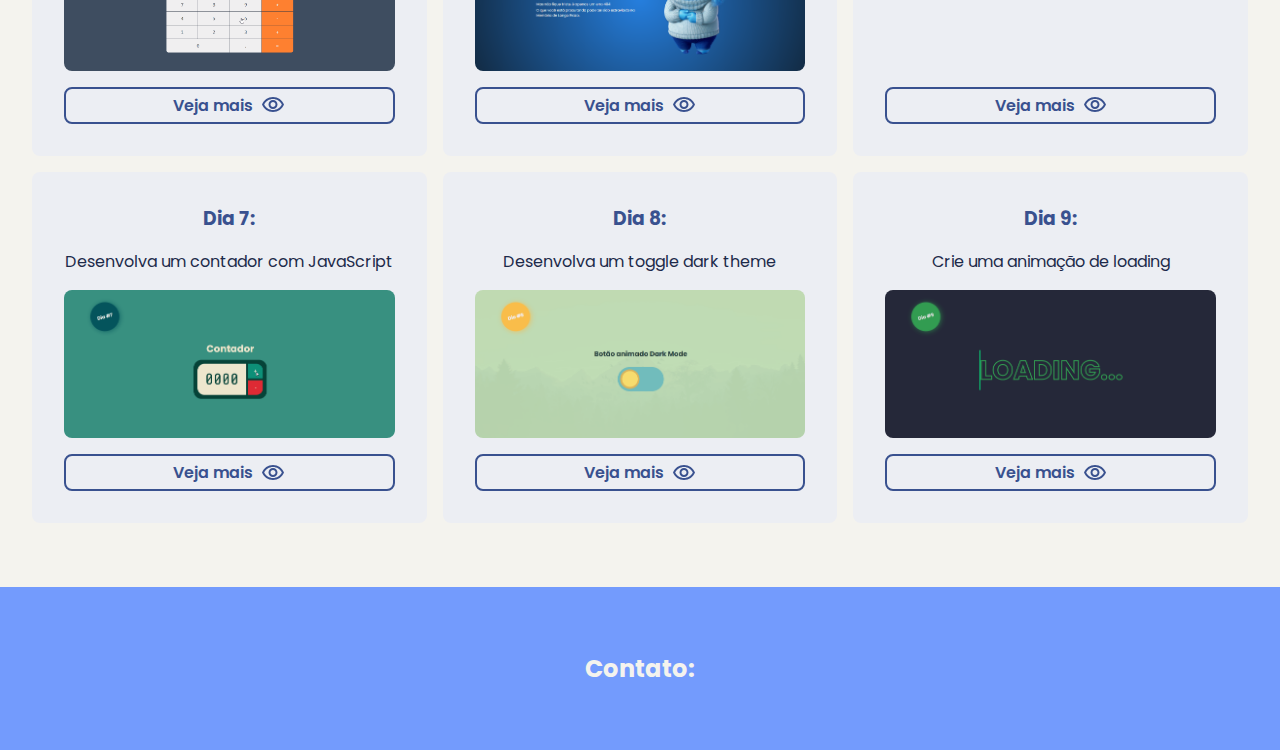
==== commit 71909b29: "day 9" ====
--- a/index.html
+++ b/index.html
@@ -134,6 +134,18 @@
           </svg>
         </a>
       </div>
+      <div class="challenge">
+        <h3>Dia 9:</h3>
+        <p>Crie uma animação de loading</p>
+        <img src="./public/day9.gif" alt="gif do nono desafio">
+        <a href="./loading/">
+          Veja mais
+          <svg xmlns="http://www.w3.org/2000/svg" height="24px" viewBox="0 0 24 24" width="24px" fill="#39518f">
+            <path d="M0 0h24v24H0V0z" fill="none" />
+            <path d="M12 6c3.79 0 7.17 2.13 8.82 5.5C19.17 14.87 15.79 17 12 17s-7.17-2.13-8.82-5.5C4.83 8.13 8.21 6 12 6m0-2C7 4 2.73 7.11 1 11.5 2.73 15.89 7 19 12 19s9.27-3.11 11-7.5C21.27 7.11 17 4 12 4zm0 5c1.38 0 2.5 1.12 2.5 2.5S13.38 14 12 14s-2.5-1.12-2.5-2.5S10.62 9 12 9m0-2c-2.48 0-4.5 2.02-4.5 4.5S9.52 16 12 16s4.5-2.02 4.5-4.5S14.48 7 12 7z" />
+          </svg>
+        </a>
+      </div>
     </div>
   </section>
   <section id="contact">
